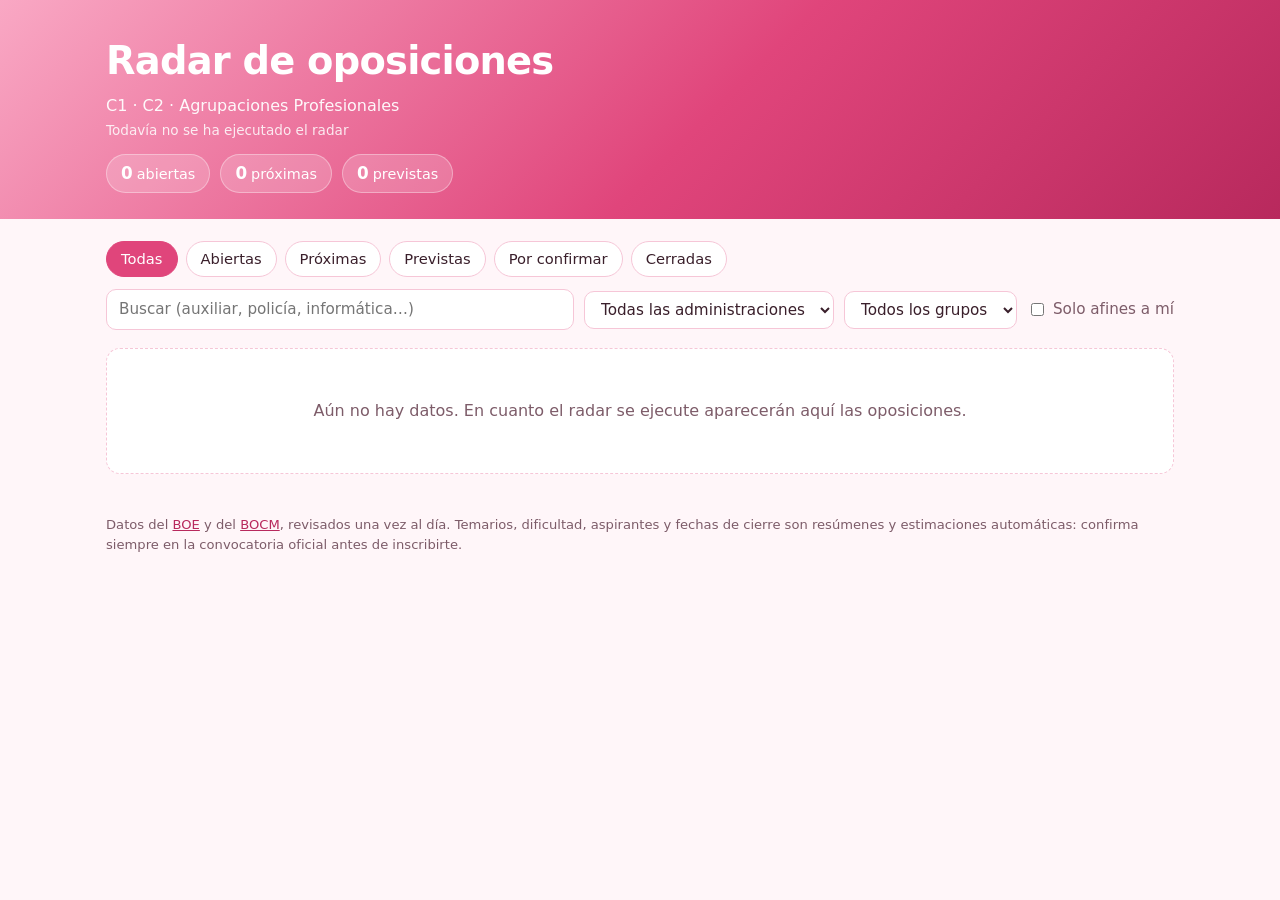
==== docs/index.html @ 142c38be "Radar de oposiciones: BOE + BOCM, web y avisos por Telegram Co-Authored-By: Claude Opus 5.5 <noreply" ====
<!doctype html>
<html lang="es">
<head>
  <meta charset="utf-8">
  <meta name="viewport" content="width=device-width, initial-scale=1">
  <title>Radar de oposiciones</title>
  <meta name="robots" content="noindex">
  <link rel="icon" href="data:image/svg+xml,<svg xmlns='http://www.w3.org/2000/svg' viewBox='0 0 100 100'><circle cx='50' cy='50' r='44' fill='%23e0457b'/><circle cx='50' cy='50' r='26' fill='none' stroke='white' stroke-width='7'/><circle cx='50' cy='50' r='8' fill='white'/></svg>">
  <link rel="stylesheet" href="styles.css">
</head>
<body>
  <header class="cabecera">
    <div class="envoltorio">
      <h1>Radar de oposiciones</h1>
      <p class="subtitulo" id="subtitulo">C1 · C2 · Agrupaciones Profesionales</p>
      <p class="actualizado" id="actualizado"></p>
      <div class="contadores" id="contadores"></div>
    </div>
  </header>

  <main class="envoltorio">
    <section class="filtros" aria-label="Filtros">
      <div class="chips" id="chipsEstado" role="tablist"></div>
      <div class="fila-filtros">
        <input type="search" id="buscar" placeholder="Buscar (auxiliar, policía, informática…)" aria-label="Buscar">
        <select id="filtroAmbito" aria-label="Administración"><option value="">Todas las administraciones</option></select>
        <select id="filtroSubgrupo" aria-label="Subgrupo">
          <option value="">Todos los grupos</option>
          <option value="C1">C1</option><option value="C2">C2</option>
          <option value="AP">AP</option><option value="LABORAL">Laboral</option>
        </select>
        <label class="check"><input type="checkbox" id="soloAfines"> Solo afines a mí</label>
      </div>
    </section>

    <section id="lista" class="lista" aria-live="polite"></section>
  </main>

  <footer class="pie envoltorio">
    <p>Datos del <a href="https://www.boe.es/datosabiertos/" rel="noopener">BOE</a> y del
      <a href="https://www.bocm.es/" rel="noopener">BOCM</a>, revisados una vez al día.
      Temarios, dificultad, aspirantes y fechas de cierre son resúmenes y estimaciones
      automáticas: confirma siempre en la convocatoria oficial antes de inscribirte.</p>
  </footer>

  <script src="data.js"></script>
  <script src="app.js"></script>
</body>
</html>
---- docs/styles.css ----
:root {
  --fondo: #fff6f9;
  --tarjeta: #ffffff;
  --rosa: #e0457b;
  --rosa-oscuro: #b8295d;
  --rosa-suave: #fde3ec;
  --rosa-borde: #f6c6d7;
  --lila: #8e5bd1;
  --lila-suave: #efe6fb;
  --texto: #3a1f2b;
  --texto-suave: #7d5c69;
  --gris: #9a8a90;
  --gris-suave: #f1ecee;
  --aviso: #a65f00;
  --aviso-suave: #fff1dc;
  --radio: 14px;
  --sombra: 0 1px 2px rgba(122, 32, 70, .06), 0 6px 18px rgba(122, 32, 70, .07);
}

@media (prefers-color-scheme: dark) {
  :root {
    --fondo: #1d1218;
    --tarjeta: #2a1922;
    --rosa: #ff6d9e;
    --rosa-oscuro: #ff8fb4;
    --rosa-suave: #45202f;
    --rosa-borde: #5a2a3e;
    --lila: #c3a0f5;
    --lila-suave: #36264a;
    --texto: #f8e8ef;
    --texto-suave: #c9a9b7;
    --gris: #9d8a92;
    --gris-suave: #33242b;
    --aviso: #ffc46b;
    --aviso-suave: #3d2a12;
    --sombra: 0 1px 2px rgba(0, 0, 0, .3), 0 6px 18px rgba(0, 0, 0, .25);
  }
}

* { box-sizing: border-box; }

body {
  margin: 0;
  background: var(--fondo);
  color: var(--texto);
  font: 16px/1.5 system-ui, -apple-system, "Segoe UI", Roboto, sans-serif;
}

a { color: var(--rosa-oscuro); }

.envoltorio { max-width: 1100px; margin: 0 auto; padding: 0 16px; }

/* ---------- cabecera ---------- */
.cabecera {
  background: linear-gradient(135deg, #f9a8c4 0%, #e0457b 55%, #b8295d 100%);
  color: #fff;
  padding: 32px 0 26px;
  margin-bottom: 22px;
}
.cabecera h1 { margin: 0; font-size: clamp(1.7rem, 4vw, 2.4rem); letter-spacing: -.02em; }
.subtitulo { margin: 4px 0 0; opacity: .95; }
.actualizado { margin: 2px 0 14px; font-size: .85rem; opacity: .85; }
.contadores { display: flex; flex-wrap: wrap; gap: 10px; }
.contador {
  background: rgba(255, 255, 255, .18);
  border: 1px solid rgba(255, 255, 255, .35);
  border-radius: 999px;
  padding: 6px 14px;
  font-size: .9rem;
}
.contador b { font-size: 1.05rem; margin-right: 4px; }

/* ---------- filtros ---------- */
.filtros { margin-bottom: 18px; }
.chips { display: flex; flex-wrap: wrap; gap: 8px; margin-bottom: 12px; }
.chip {
  border: 1px solid var(--rosa-borde);
  background: var(--tarjeta);
  color: var(--texto);
  border-radius: 999px;
  padding: 6px 14px;
  font: inherit;
  font-size: .92rem;
  cursor: pointer;
}
.chip[aria-selected="true"] { background: var(--rosa); border-color: var(--rosa); color: #fff; }
.fila-filtros { display: flex; flex-wrap: wrap; gap: 10px; align-items: center; }
.fila-filtros input[type="search"], .fila-filtros select {
  font: inherit;
  font-size: .95rem;
  padding: 8px 12px;
  border-radius: 10px;
  border: 1px solid var(--rosa-borde);
  background: var(--tarjeta);
  color: var(--texto);
}
.fila-filtros input[type="search"] { flex: 1 1 240px; min-width: 0; }
.check { display: inline-flex; gap: 6px; align-items: center; font-size: .95rem; color: var(--texto-suave); }

/* ---------- tarjetas ---------- */
.lista { display: grid; gap: 16px; grid-template-columns: repeat(auto-fill, minmax(min(100%, 330px), 1fr)); }

.tarjeta {
  background: var(--tarjeta);
  border: 1px solid var(--rosa-borde);
  border-radius: var(--radio);
  box-shadow: var(--sombra);
  padding: 16px 18px;
  display: flex;
  flex-direction: column;
  gap: 10px;
}
.tarjeta.cerrada { opacity: .72; }
.tarjeta.abierta { border-left: 5px solid var(--rosa); }

.etiquetas { display: flex; flex-wrap: wrap; gap: 6px; }
.etiqueta {
  font-size: .75rem;
  font-weight: 600;
  padding: 2px 9px;
  border-radius: 999px;
  background: var(--gris-suave);
  color: var(--texto-suave);
  white-space: nowrap;
}
.etiqueta.estado-abierta { background: var(--rosa); color: #fff; }
.etiqueta.estado-proxima { background: var(--lila-suave); color: var(--lila); }
.etiqueta.estado-prevista { background: var(--rosa-suave); color: var(--rosa-oscuro); }
.etiqueta.estado-cerrada { background: var(--gris-suave); color: var(--gris); }
.etiqueta.estado-consultar { background: var(--aviso-suave); color: var(--aviso); }
.etiqueta.nuevo { background: #fff; color: var(--rosa); border: 1px solid var(--rosa); }
.etiqueta.afin { background: var(--lila); color: #fff; }
.etiqueta.subgrupo { background: var(--rosa-suave); color: var(--rosa-oscuro); }

.tarjeta h2 { margin: 0; font-size: 1.12rem; line-height: 1.3; }
.organismo { margin: -4px 0 0; color: var(--texto-suave); font-size: .9rem; }

.plazo {
  background: var(--rosa-suave);
  border-radius: 10px;
  padding: 8px 12px;
  font-size: .93rem;
}
.plazo.cerrada { background: var(--gris-suave); color: var(--texto-suave); }
.plazo.proxima, .plazo.prevista { background: var(--lila-suave); }

.datos { display: grid; grid-template-columns: auto 1fr; gap: 2px 10px; margin: 0; font-size: .9rem; }
.datos dt { color: var(--texto-suave); }
.datos dd { margin: 0; }

.estrellas { color: var(--rosa); letter-spacing: 1px; }

.aviso-req {
  background: var(--aviso-suave);
  color: var(--aviso);
  border-radius: 10px;
  padding: 6px 10px;
  font-size: .85rem;
}

details { border-top: 1px dashed var(--rosa-borde); padding-top: 8px; }
summary { cursor: pointer; font-weight: 600; font-size: .93rem; color: var(--rosa-oscuro); }
details ul { margin: 8px 0 0; padding-left: 18px; font-size: .9rem; }
details li { margin-bottom: 6px; }
details p { font-size: .9rem; margin: 8px 0 0; }
.nota { color: var(--texto-suave); font-size: .8rem; }

.botones { display: flex; flex-wrap: wrap; gap: 8px; margin-top: auto; padding-top: 4px; }
.boton {
  display: inline-block;
  text-decoration: none;
  font-weight: 600;
  font-size: .9rem;
  padding: 8px 14px;
  border-radius: 10px;
  border: 1px solid var(--rosa);
  color: var(--rosa-oscuro);
  background: transparent;
}
.boton.principal { background: var(--rosa); color: #fff; }
.boton.principal:hover { background: var(--rosa-oscuro); border-color: var(--rosa-oscuro); }

.vacio {
  grid-column: 1 / -1;
  text-align: center;
  color: var(--texto-suave);
  padding: 50px 10px;
  background: var(--tarjeta);
  border: 1px dashed var(--rosa-borde);
  border-radius: var(--radio);
}

.pie { color: var(--texto-suave); font-size: .82rem; padding-top: 28px; padding-bottom: 36px; }

@media (max-width: 520px) {
  .cabecera { padding: 22px 0 18px; }
  .tarjeta { padding: 14px; }
}
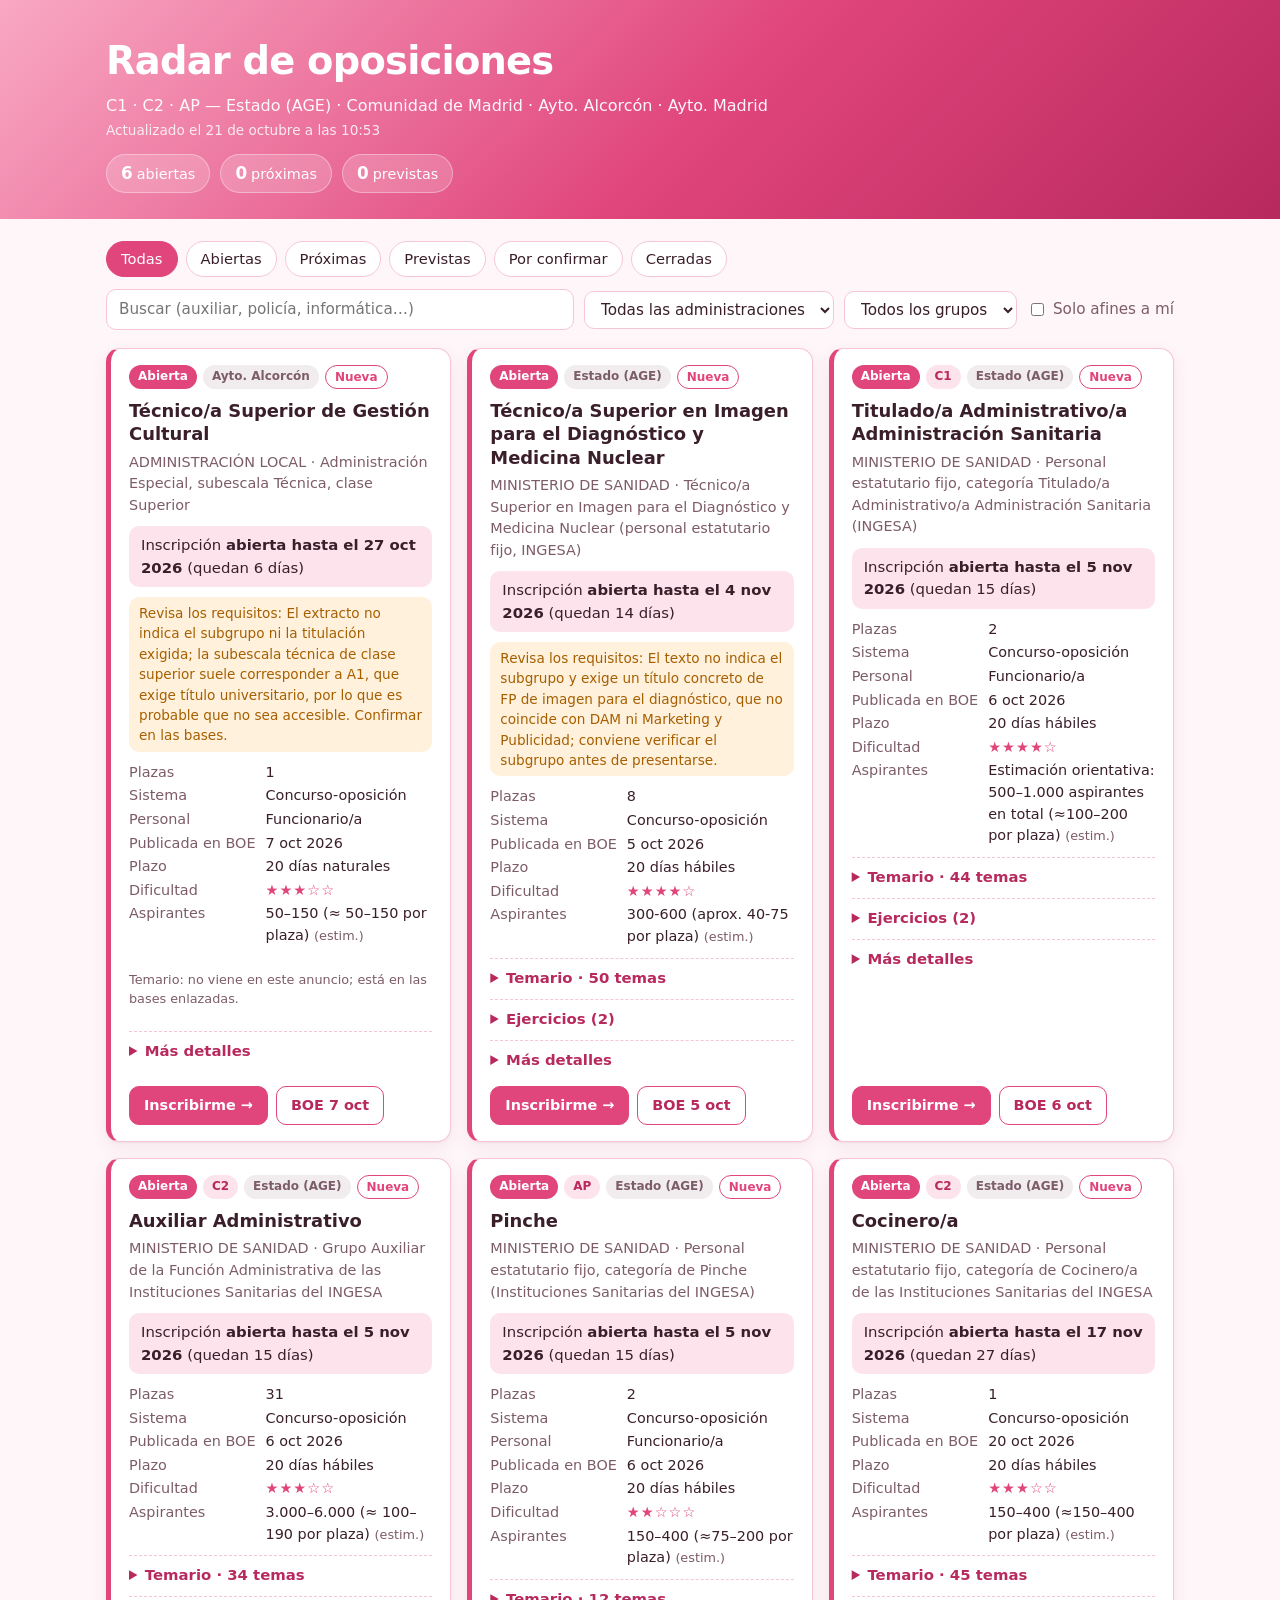
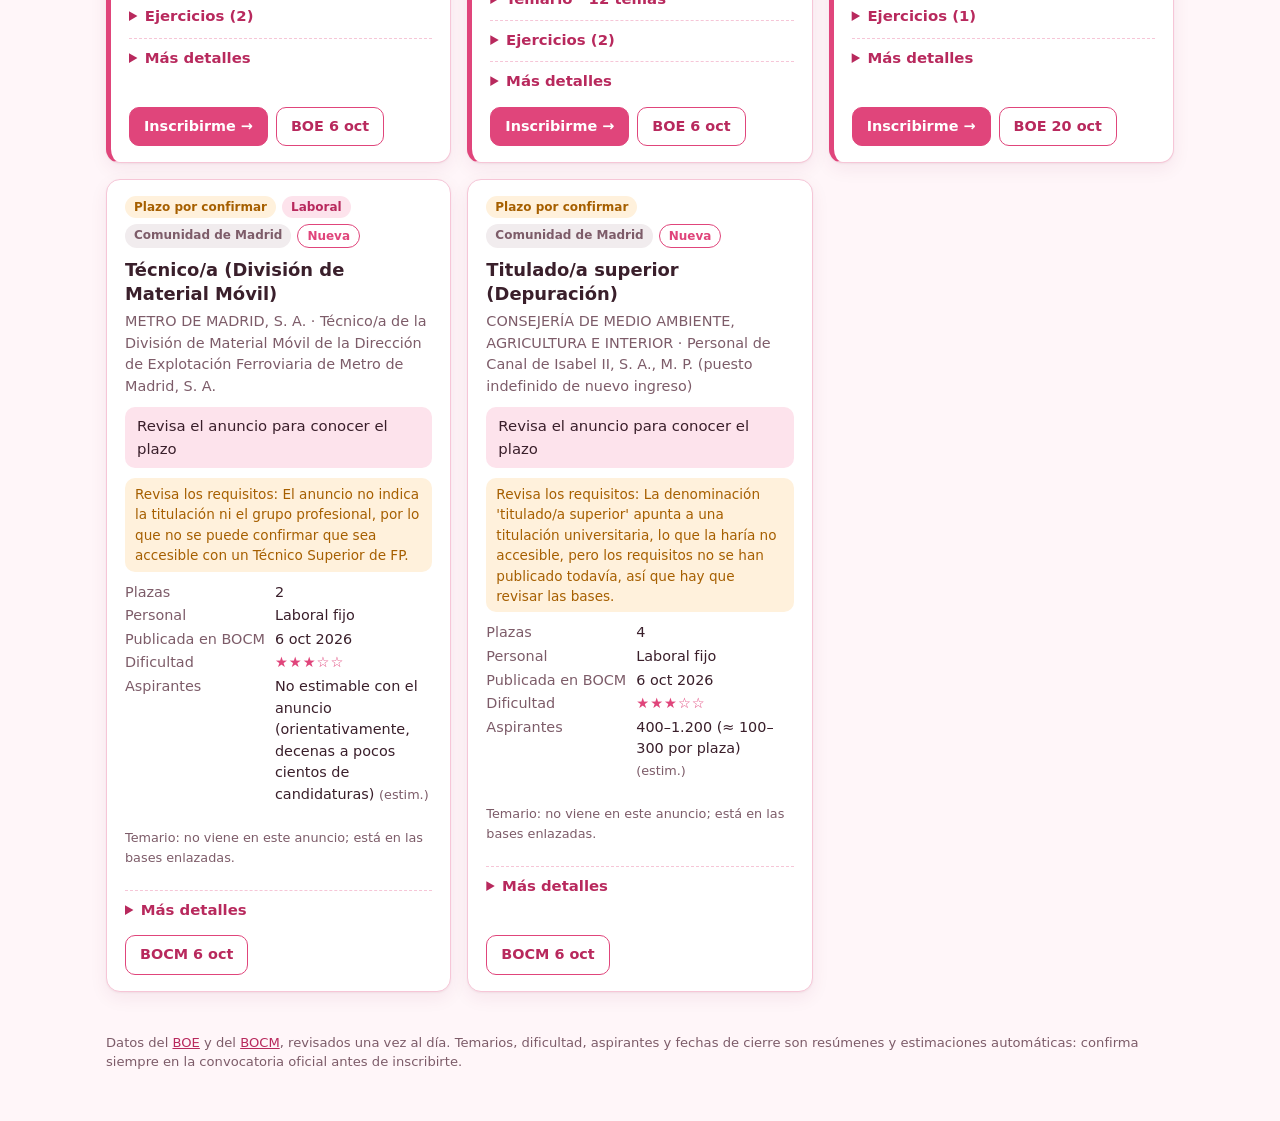
==== commit ab2fd00a: "La web carga siempre los datos más recientes Co-Authored-By: Claude Opus 5.5 <noreply@anthropic.com>" ====
--- a/docs/index.html
+++ b/docs/index.html
@@ -43,7 +43,19 @@
       automáticas: confirma siempre en la convocatoria oficial antes de inscribirte.</p>
   </footer>
 
-  <script src="data.js"></script>
-  <script src="app.js"></script>
+  <script>
+    // Carga siempre la versión más reciente de los datos (evita que el navegador muestre una copia vieja)
+    (function () {
+      var v = Date.now();
+      var d = document.createElement("script");
+      d.src = "data.js?v=" + v;
+      d.onload = d.onerror = function () {
+        var a = document.createElement("script");
+        a.src = "app.js?v=" + v;
+        document.body.appendChild(a);
+      };
+      document.body.appendChild(d);
+    })();
+  </script>
 </body>
 </html>
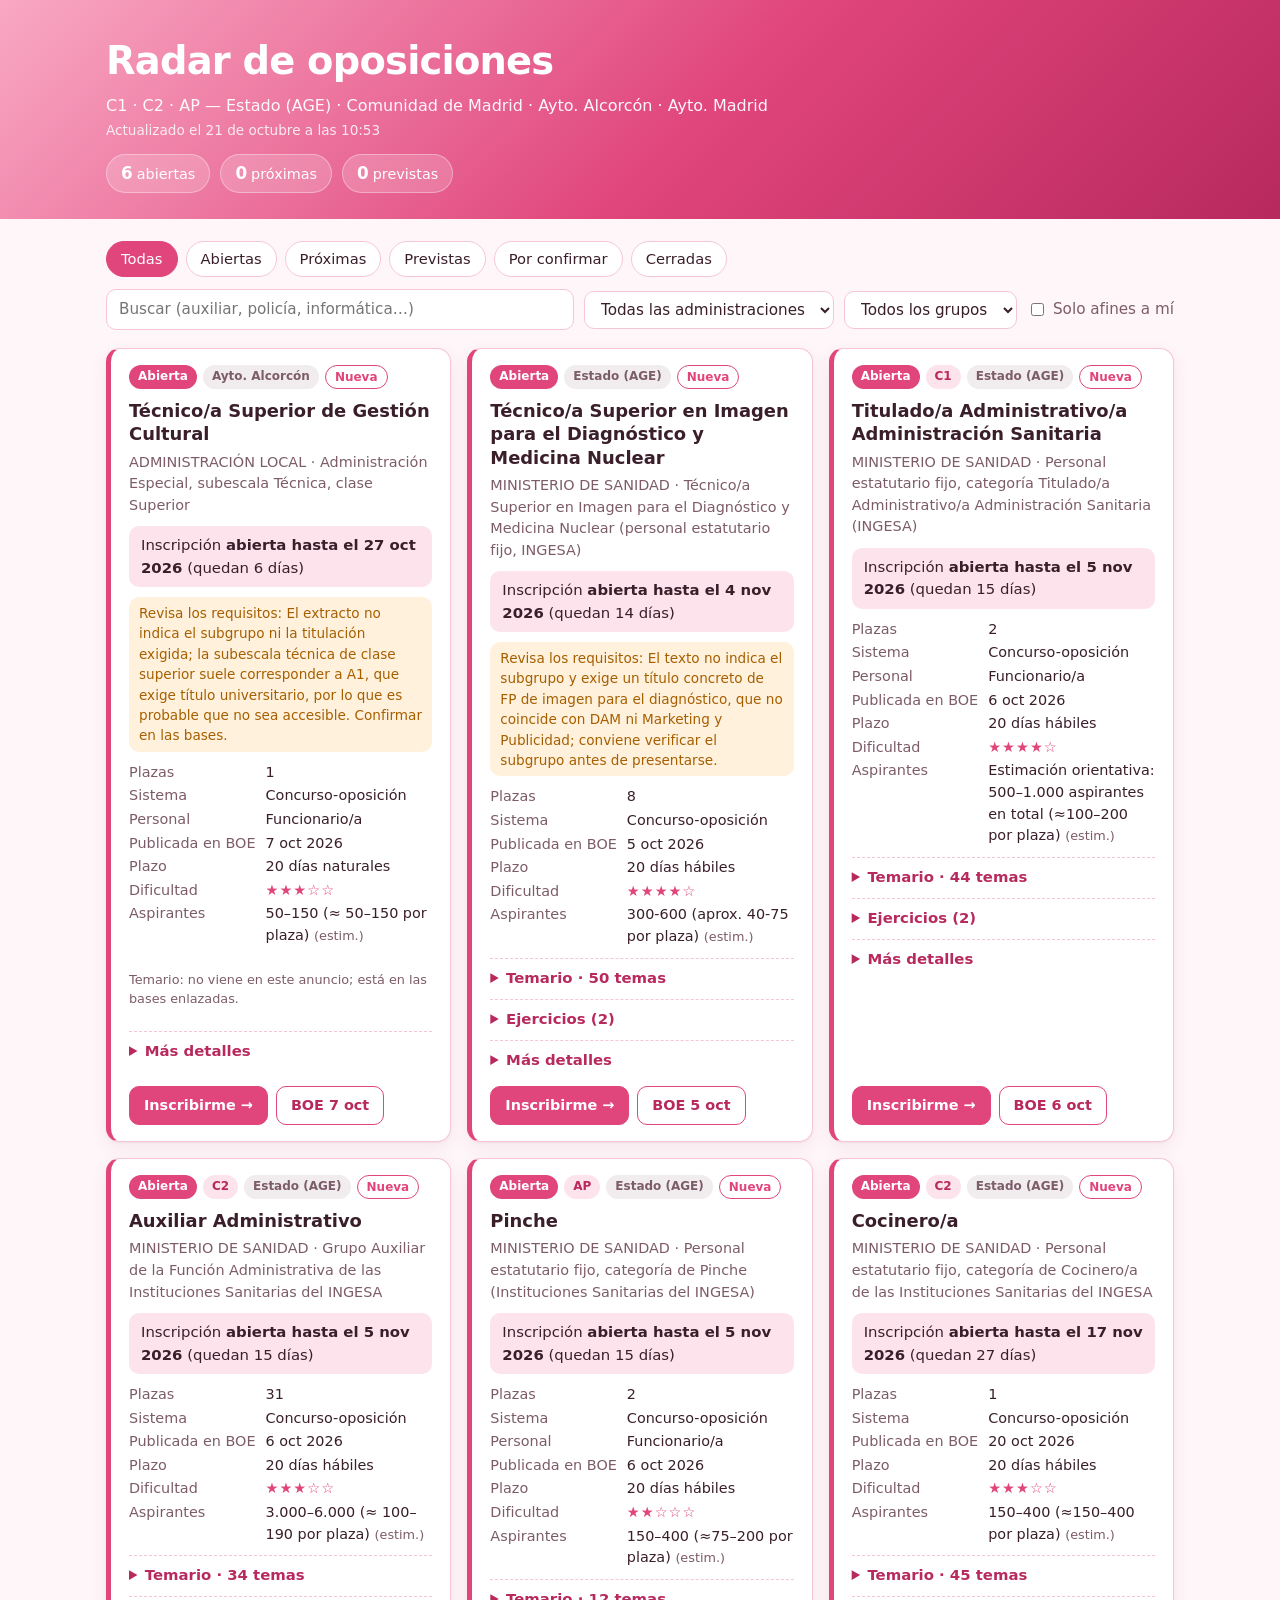
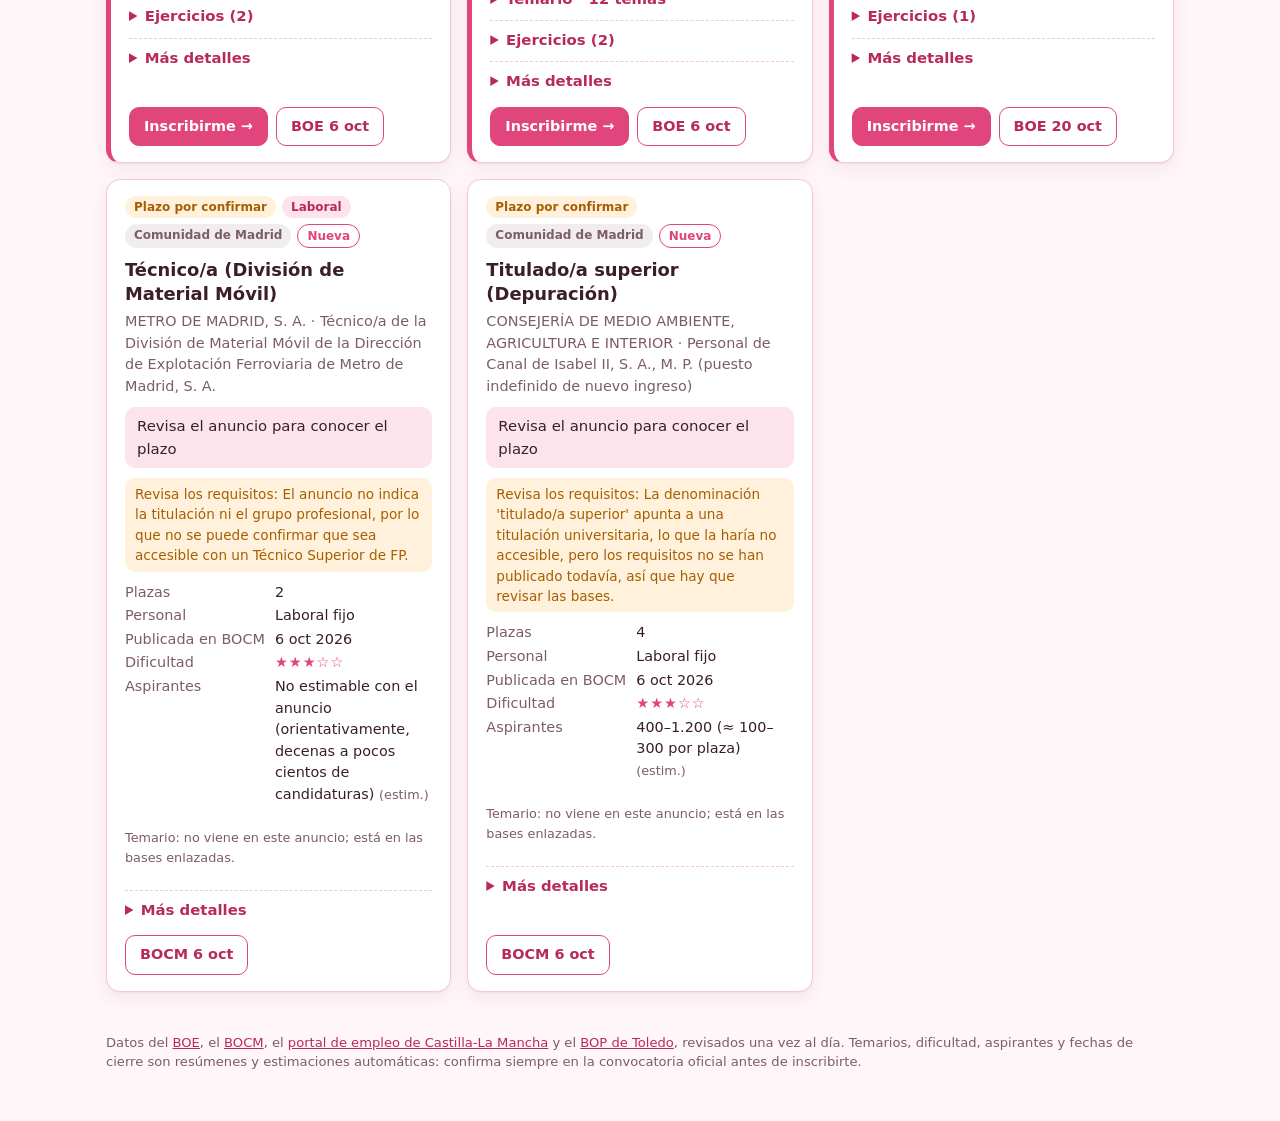
==== commit 751c512a: "Ampliar radar: Aranjuez, Ciempozuelos, Valdemoro, Pinto, Seseña, Illescas y Junta de Castilla-La Man" ====
--- a/docs/index.html
+++ b/docs/index.html
@@ -37,8 +37,10 @@
   </main>
 
   <footer class="pie envoltorio">
-    <p>Datos del <a href="https://www.boe.es/datosabiertos/" rel="noopener">BOE</a> y del
-      <a href="https://www.bocm.es/" rel="noopener">BOCM</a>, revisados una vez al día.
+    <p>Datos del <a href="https://www.boe.es/datosabiertos/" rel="noopener">BOE</a>, el
+      <a href="https://www.bocm.es/" rel="noopener">BOCM</a>, el
+      <a href="https://empleopublico.castillalamancha.es/" rel="noopener">portal de empleo de Castilla-La Mancha</a>
+      y el <a href="https://bop.diputoledo.es/" rel="noopener">BOP de Toledo</a>, revisados una vez al día.
       Temarios, dificultad, aspirantes y fechas de cierre son resúmenes y estimaciones
       automáticas: confirma siempre en la convocatoria oficial antes de inscribirte.</p>
   </footer>
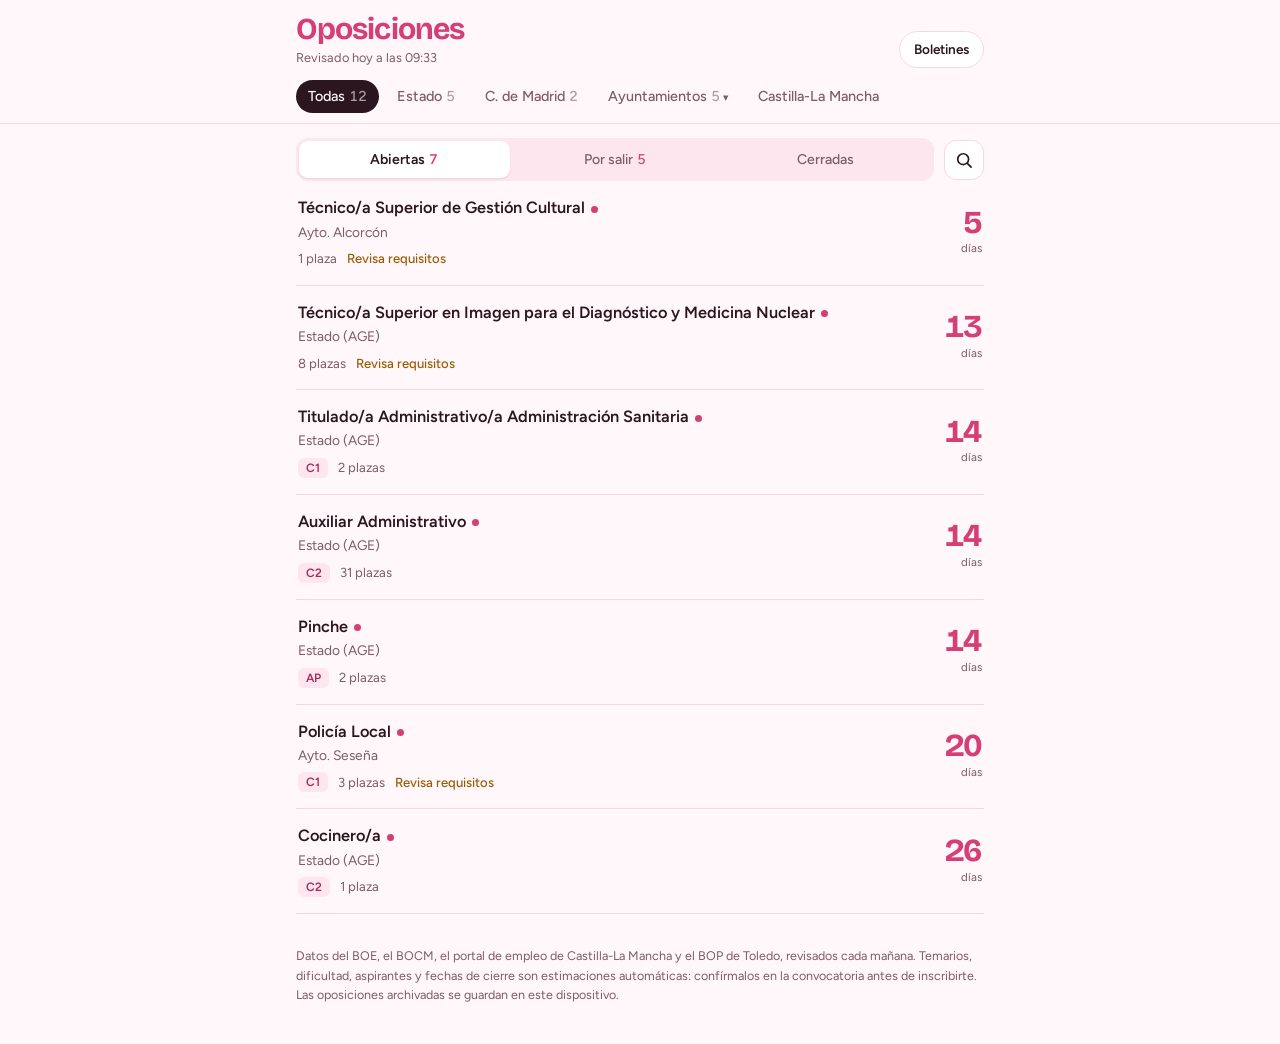
==== commit 22af88ac: "Nueva interfaz: lista compacta para móvil, accesos por administración, ayuntamientos, boletines ofic" ====
--- a/docs/index.html
+++ b/docs/index.html
@@ -2,51 +2,74 @@
 <html lang="es">
 <head>
   <meta charset="utf-8">
-  <meta name="viewport" content="width=device-width, initial-scale=1">
+  <meta name="viewport" content="width=device-width, initial-scale=1, viewport-fit=cover">
   <title>Radar de oposiciones</title>
   <meta name="robots" content="noindex">
-  <link rel="icon" href="data:image/svg+xml,<svg xmlns='http://www.w3.org/2000/svg' viewBox='0 0 100 100'><circle cx='50' cy='50' r='44' fill='%23e0457b'/><circle cx='50' cy='50' r='26' fill='none' stroke='white' stroke-width='7'/><circle cx='50' cy='50' r='8' fill='white'/></svg>">
-  <link rel="stylesheet" href="styles.css">
+  <meta name="theme-color" content="#fff7fa" media="(prefers-color-scheme: light)">
+  <meta name="theme-color" content="#1c1117" media="(prefers-color-scheme: dark)">
+  <link rel="icon" href="data:image/svg+xml,<svg xmlns='http://www.w3.org/2000/svg' viewBox='0 0 100 100'><circle cx='50' cy='50' r='44' fill='%23d63f75'/><circle cx='50' cy='50' r='26' fill='none' stroke='white' stroke-width='7'/><circle cx='50' cy='50' r='8' fill='white'/></svg>">
+  <link rel="apple-touch-icon" href="icono.png">
+  <link rel="preconnect" href="https://fonts.googleapis.com">
+  <link rel="preconnect" href="https://fonts.gstatic.com" crossorigin>
+  <link href="https://fonts.googleapis.com/css2?family=Bricolage+Grotesque:opsz,wght@12..96,500;12..96,700&family=Figtree:wght@400;500;600&display=swap" rel="stylesheet">
+  <link rel="stylesheet" href="styles.css?v=2">
 </head>
 <body>
   <header class="cabecera">
-    <div class="envoltorio">
-      <h1>Radar de oposiciones</h1>
-      <p class="subtitulo" id="subtitulo">C1 · C2 · Agrupaciones Profesionales</p>
-      <p class="actualizado" id="actualizado"></p>
-      <div class="contadores" id="contadores"></div>
+    <div class="cabecera-fila">
+      <div>
+        <h1>Oposiciones</h1>
+        <p class="actualizado" id="actualizado"></p>
+      </div>
+      <button class="boton-boletines" id="abrirBoletines" aria-haspopup="dialog">Boletines</button>
     </div>
+    <nav class="administraciones" id="administraciones" aria-label="Administración"></nav>
   </header>
 
-  <main class="envoltorio">
-    <section class="filtros" aria-label="Filtros">
-      <div class="chips" id="chipsEstado" role="tablist"></div>
-      <div class="fila-filtros">
-        <input type="search" id="buscar" placeholder="Buscar (auxiliar, policía, informática…)" aria-label="Buscar">
-        <select id="filtroAmbito" aria-label="Administración"><option value="">Todas las administraciones</option></select>
-        <select id="filtroSubgrupo" aria-label="Subgrupo">
-          <option value="">Todos los grupos</option>
-          <option value="C1">C1</option><option value="C2">C2</option>
-          <option value="AP">AP</option><option value="LABORAL">Laboral</option>
-        </select>
-        <label class="check"><input type="checkbox" id="soloAfines"> Solo afines a mí</label>
-      </div>
-    </section>
+  <main class="contenido">
+    <div class="barra-estado">
+      <div class="segmentos" id="segmentos" role="tablist" aria-label="Estado del plazo"></div>
+      <button class="icono" id="abrirBuscar" aria-label="Buscar" aria-expanded="false">
+        <svg viewBox="0 0 24 24" width="20" height="20" aria-hidden="true"><circle cx="11" cy="11" r="6.5" fill="none" stroke="currentColor" stroke-width="2"/><path d="m16 16 4.5 4.5" stroke="currentColor" stroke-width="2" stroke-linecap="round"/></svg>
+      </button>
+    </div>
+    <div class="buscador" id="buscador" hidden>
+      <input type="search" id="buscar" placeholder="Auxiliar, policía, informática…" aria-label="Buscar oposiciones">
+      <label class="interruptor"><input type="checkbox" id="soloAfines"> Solo afines a mí</label>
+    </div>
 
-    <section id="lista" class="lista" aria-live="polite"></section>
+    <p class="resumen-filtro" id="resumenFiltro" aria-live="polite"></p>
+    <ul class="lista" id="lista"></ul>
+
+    <footer class="pie">
+      Datos del BOE, el BOCM, el portal de empleo de Castilla-La Mancha y el BOP de Toledo, revisados
+      cada mañana. Temarios, dificultad, aspirantes y fechas de cierre son estimaciones automáticas:
+      confírmalos en la convocatoria antes de inscribirte. Las oposiciones archivadas se guardan en
+      este dispositivo.
+    </footer>
   </main>
 
-  <footer class="pie envoltorio">
-    <p>Datos del <a href="https://www.boe.es/datosabiertos/" rel="noopener">BOE</a>, el
-      <a href="https://www.bocm.es/" rel="noopener">BOCM</a>, el
-      <a href="https://empleopublico.castillalamancha.es/" rel="noopener">portal de empleo de Castilla-La Mancha</a>
-      y el <a href="https://bop.diputoledo.es/" rel="noopener">BOP de Toledo</a>, revisados una vez al día.
-      Temarios, dificultad, aspirantes y fechas de cierre son resúmenes y estimaciones
-      automáticas: confirma siempre en la convocatoria oficial antes de inscribirte.</p>
-  </footer>
+  <dialog class="hoja" id="hojaBoletines" aria-labelledby="tituloBoletines">
+    <div class="hoja-cabecera">
+      <h2 id="tituloBoletines">Boletines y portales oficiales</h2>
+      <button class="cerrar" data-cerrar aria-label="Cerrar">×</button>
+    </div>
+    <p class="hoja-intro">Para mirarlos tú directamente. El DOCM y el BOP de Toledo no dejan que el radar los lea, así que conviene echarles un vistazo de vez en cuando.</p>
+    <ul class="enlaces" id="enlacesBoletines"></ul>
+  </dialog>
+
+  <dialog class="hoja" id="hojaAytos" aria-labelledby="tituloAytos">
+    <div class="hoja-cabecera">
+      <h2 id="tituloAytos">Ayuntamientos que vigilo</h2>
+      <button class="cerrar" data-cerrar aria-label="Cerrar">×</button>
+    </div>
+    <ul class="aytos" id="listaAytos"></ul>
+    <p class="hoja-nota">¿Quieres añadir otro? Pídeselo a Claude o añádelo en <code>config.yaml</code>.</p>
+  </dialog>
+
+  <div class="aviso-flotante" id="avisoFlotante" role="status" hidden></div>
 
   <script>
-    // Carga siempre la versión más reciente de los datos (evita que el navegador muestre una copia vieja)
     (function () {
       var v = Date.now();
       var d = document.createElement("script");
--- a/docs/styles.css
+++ b/docs/styles.css
@@ -1,198 +1,312 @@
 :root {
-  --fondo: #fff6f9;
-  --tarjeta: #ffffff;
-  --rosa: #e0457b;
-  --rosa-oscuro: #b8295d;
-  --rosa-suave: #fde3ec;
-  --rosa-borde: #f6c6d7;
-  --lila: #8e5bd1;
-  --lila-suave: #efe6fb;
-  --texto: #3a1f2b;
-  --texto-suave: #7d5c69;
-  --gris: #9a8a90;
-  --gris-suave: #f1ecee;
-  --aviso: #a65f00;
-  --aviso-suave: #fff1dc;
-  --radio: 14px;
-  --sombra: 0 1px 2px rgba(122, 32, 70, .06), 0 6px 18px rgba(122, 32, 70, .07);
+  --fondo: #fff7fa;
+  --superficie: #ffffff;
+  --tinta: #2b1620;
+  --tinta-suave: #7d5b69;
+  --linea: #f2d9e3;
+  --rosa: #d63f75;
+  --rosa-hondo: #a8285a;
+  --rosa-claro: #fde6ee;
+  --lila: #7a58c6;
+  --lila-claro: #efe8fb;
+  --ambar: #9a5a00;
+  --ambar-claro: #fff1dc;
+  --gris: #a8949c;
+  --display: "Bricolage Grotesque", "Figtree", system-ui, sans-serif;
+  --texto: "Figtree", system-ui, -apple-system, "Segoe UI", sans-serif;
+  color-scheme: light;
 }
 
 @media (prefers-color-scheme: dark) {
   :root {
-    --fondo: #1d1218;
-    --tarjeta: #2a1922;
-    --rosa: #ff6d9e;
-    --rosa-oscuro: #ff8fb4;
-    --rosa-suave: #45202f;
-    --rosa-borde: #5a2a3e;
-    --lila: #c3a0f5;
-    --lila-suave: #36264a;
-    --texto: #f8e8ef;
-    --texto-suave: #c9a9b7;
-    --gris: #9d8a92;
-    --gris-suave: #33242b;
-    --aviso: #ffc46b;
-    --aviso-suave: #3d2a12;
-    --sombra: 0 1px 2px rgba(0, 0, 0, .3), 0 6px 18px rgba(0, 0, 0, .25);
+    --fondo: #1c1117;
+    --superficie: #26171f;
+    --tinta: #f9e9f0;
+    --tinta-suave: #c4a3b1;
+    --linea: #3d2531;
+    --rosa: #ff6f9f;
+    --rosa-hondo: #ff93b8;
+    --rosa-claro: #3f1d2c;
+    --lila: #b99bf2;
+    --lila-claro: #2f2342;
+    --ambar: #ffc66e;
+    --ambar-claro: #3a2912;
+    --gris: #8b7880;
+    color-scheme: dark;
   }
 }
 
 * { box-sizing: border-box; }
+html { -webkit-text-size-adjust: 100%; }
 
 body {
   margin: 0;
   background: var(--fondo);
-  color: var(--texto);
-  font: 16px/1.5 system-ui, -apple-system, "Segoe UI", Roboto, sans-serif;
-}
-
-a { color: var(--rosa-oscuro); }
-
-.envoltorio { max-width: 1100px; margin: 0 auto; padding: 0 16px; }
+  color: var(--tinta);
+  font: 400 16px/1.5 var(--texto);
+}
+
+a { color: var(--rosa-hondo); }
+button { font: inherit; color: inherit; }
+:focus-visible { outline: 2px solid var(--rosa); outline-offset: 2px; border-radius: 6px; }
 
 /* ---------- cabecera ---------- */
 .cabecera {
-  background: linear-gradient(135deg, #f9a8c4 0%, #e0457b 55%, #b8295d 100%);
-  color: #fff;
-  padding: 32px 0 26px;
-  margin-bottom: 22px;
-}
-.cabecera h1 { margin: 0; font-size: clamp(1.7rem, 4vw, 2.4rem); letter-spacing: -.02em; }
-.subtitulo { margin: 4px 0 0; opacity: .95; }
-.actualizado { margin: 2px 0 14px; font-size: .85rem; opacity: .85; }
-.contadores { display: flex; flex-wrap: wrap; gap: 10px; }
-.contador {
-  background: rgba(255, 255, 255, .18);
-  border: 1px solid rgba(255, 255, 255, .35);
+  position: sticky;
+  top: 0;
+  z-index: 5;
+  background: color-mix(in srgb, var(--fondo) 92%, transparent);
+  backdrop-filter: blur(10px);
+  -webkit-backdrop-filter: blur(10px);
+  border-bottom: 1px solid var(--linea);
+  padding: calc(14px + env(safe-area-inset-top)) 0 0;
+}
+.cabecera-fila, .contenido { max-width: 720px; margin: 0 auto; padding: 0 16px; }
+.cabecera-fila { display: flex; align-items: flex-end; justify-content: space-between; gap: 12px; }
+
+h1 {
+  margin: 0;
+  font: 700 1.9rem/1 var(--display);
+  letter-spacing: -0.03em;
+  color: var(--rosa);
+}
+.actualizado { margin: 4px 0 0; font-size: .8rem; color: var(--tinta-suave); }
+
+.boton-boletines {
+  border: 1px solid var(--linea);
+  background: var(--superficie);
   border-radius: 999px;
-  padding: 6px 14px;
+  padding: 7px 14px;
+  font-size: .85rem;
+  font-weight: 600;
+  cursor: pointer;
+}
+
+/* pestañas de administración: deslizables en el móvil */
+.administraciones {
+  display: flex;
+  gap: 6px;
+  overflow-x: auto;
+  scrollbar-width: none;
+  max-width: 720px;
+  margin: 12px auto 0;
+  padding: 0 16px 10px;
+  scroll-padding: 16px;
+}
+.administraciones::-webkit-scrollbar { display: none; }
+.pestana {
+  flex: 0 0 auto;
+  border: 0;
+  background: transparent;
+  color: var(--tinta-suave);
+  padding: 6px 12px;
+  border-radius: 999px;
   font-size: .9rem;
-}
-.contador b { font-size: 1.05rem; margin-right: 4px; }
-
-/* ---------- filtros ---------- */
-.filtros { margin-bottom: 18px; }
-.chips { display: flex; flex-wrap: wrap; gap: 8px; margin-bottom: 12px; }
-.chip {
-  border: 1px solid var(--rosa-borde);
-  background: var(--tarjeta);
-  color: var(--texto);
-  border-radius: 999px;
-  padding: 6px 14px;
+  font-weight: 500;
+  cursor: pointer;
+  white-space: nowrap;
+}
+.pestana[aria-pressed="true"] { background: var(--tinta); color: var(--fondo); }
+.pestana .n { font-variant-numeric: tabular-nums; opacity: .6; margin-left: 4px; }
+.pestana .flecha { margin-left: 3px; font-size: .75em; }
+
+/* ---------- estado ---------- */
+.contenido { padding-top: 14px; padding-bottom: calc(40px + env(safe-area-inset-bottom)); }
+.barra-estado { display: flex; gap: 10px; align-items: center; }
+.segmentos {
+  flex: 1;
+  display: grid;
+  grid-auto-flow: column;
+  grid-auto-columns: 1fr;
+  background: var(--rosa-claro);
+  border-radius: 12px;
+  padding: 3px;
+}
+.segmento {
+  border: 0;
+  background: transparent;
+  border-radius: 9px;
+  padding: 8px 4px;
+  font-size: .88rem;
+  font-weight: 500;
+  color: var(--tinta-suave);
+  cursor: pointer;
+}
+.segmento[aria-selected="true"] {
+  background: var(--superficie);
+  color: var(--tinta);
+  font-weight: 600;
+  box-shadow: 0 1px 2px rgba(120, 30, 70, .12);
+}
+.segmento .n { font-variant-numeric: tabular-nums; color: var(--rosa); margin-left: 4px; }
+
+.icono {
+  flex: 0 0 auto;
+  width: 40px;
+  height: 40px;
+  border-radius: 12px;
+  border: 1px solid var(--linea);
+  background: var(--superficie);
+  display: grid;
+  place-items: center;
+  cursor: pointer;
+}
+.icono[aria-expanded="true"] { border-color: var(--rosa); color: var(--rosa); }
+
+.buscador { display: flex; flex-wrap: wrap; gap: 10px; align-items: center; margin-top: 10px; }
+.buscador[hidden] { display: none; }
+.buscador input[type="search"] {
+  flex: 1 1 220px;
+  min-width: 0;
   font: inherit;
-  font-size: .92rem;
-  cursor: pointer;
-}
-.chip[aria-selected="true"] { background: var(--rosa); border-color: var(--rosa); color: #fff; }
-.fila-filtros { display: flex; flex-wrap: wrap; gap: 10px; align-items: center; }
-.fila-filtros input[type="search"], .fila-filtros select {
-  font: inherit;
-  font-size: .95rem;
-  padding: 8px 12px;
-  border-radius: 10px;
-  border: 1px solid var(--rosa-borde);
-  background: var(--tarjeta);
-  color: var(--texto);
-}
-.fila-filtros input[type="search"] { flex: 1 1 240px; min-width: 0; }
-.check { display: inline-flex; gap: 6px; align-items: center; font-size: .95rem; color: var(--texto-suave); }
-
-/* ---------- tarjetas ---------- */
-.lista { display: grid; gap: 16px; grid-template-columns: repeat(auto-fill, minmax(min(100%, 330px), 1fr)); }
-
-.tarjeta {
-  background: var(--tarjeta);
-  border: 1px solid var(--rosa-borde);
-  border-radius: var(--radio);
-  box-shadow: var(--sombra);
-  padding: 16px 18px;
-  display: flex;
-  flex-direction: column;
-  gap: 10px;
-}
-.tarjeta.cerrada { opacity: .72; }
-.tarjeta.abierta { border-left: 5px solid var(--rosa); }
-
-.etiquetas { display: flex; flex-wrap: wrap; gap: 6px; }
-.etiqueta {
-  font-size: .75rem;
-  font-weight: 600;
-  padding: 2px 9px;
-  border-radius: 999px;
-  background: var(--gris-suave);
-  color: var(--texto-suave);
-  white-space: nowrap;
-}
-.etiqueta.estado-abierta { background: var(--rosa); color: #fff; }
-.etiqueta.estado-proxima { background: var(--lila-suave); color: var(--lila); }
-.etiqueta.estado-prevista { background: var(--rosa-suave); color: var(--rosa-oscuro); }
-.etiqueta.estado-cerrada { background: var(--gris-suave); color: var(--gris); }
-.etiqueta.estado-consultar { background: var(--aviso-suave); color: var(--aviso); }
-.etiqueta.nuevo { background: #fff; color: var(--rosa); border: 1px solid var(--rosa); }
-.etiqueta.afin { background: var(--lila); color: #fff; }
-.etiqueta.subgrupo { background: var(--rosa-suave); color: var(--rosa-oscuro); }
-
-.tarjeta h2 { margin: 0; font-size: 1.12rem; line-height: 1.3; }
-.organismo { margin: -4px 0 0; color: var(--texto-suave); font-size: .9rem; }
-
+  padding: 10px 14px;
+  border-radius: 12px;
+  border: 1px solid var(--linea);
+  background: var(--superficie);
+  color: var(--tinta);
+}
+.interruptor { display: inline-flex; gap: 8px; align-items: center; font-size: .9rem; color: var(--tinta-suave); }
+.interruptor input { accent-color: var(--rosa); width: 18px; height: 18px; }
+
+.resumen-filtro { margin: 16px 2px 6px; font-size: .85rem; color: var(--tinta-suave); }
+.resumen-filtro button {
+  border: 0; background: none; padding: 0; color: var(--rosa-hondo);
+  text-decoration: underline; text-underline-offset: 2px; cursor: pointer; font-size: inherit;
+}
+
+/* ---------- lista ---------- */
+.lista { list-style: none; margin: 0; padding: 0; }
+.opo { border-bottom: 1px solid var(--linea); }
+.opo-cabeza {
+  width: 100%;
+  display: grid;
+  grid-template-columns: 1fr auto;
+  gap: 4px 14px;
+  align-items: center;
+  text-align: left;
+  background: none;
+  border: 0;
+  padding: 16px 2px;
+  cursor: pointer;
+}
+.opo-titulo { font-weight: 600; font-size: 1.02rem; line-height: 1.3; }
+.opo-nueva {
+  display: inline-block; width: 7px; height: 7px; border-radius: 50%;
+  background: var(--rosa); margin-left: 6px; vertical-align: middle;
+}
+.opo-org { grid-column: 1; font-size: .86rem; color: var(--tinta-suave); line-height: 1.35; }
+.opo-datos { grid-column: 1; display: flex; flex-wrap: wrap; gap: 6px 10px; align-items: center; margin-top: 4px; font-size: .82rem; color: var(--tinta-suave); }
+.grupo {
+  font-weight: 600; font-size: .75rem; padding: 1px 8px; border-radius: 6px;
+  background: var(--rosa-claro); color: var(--rosa-hondo);
+}
+.dudoso { color: var(--ambar); font-weight: 500; }
+
+/* el plazo: lo que más importa, a la derecha */
 .plazo {
-  background: var(--rosa-suave);
-  border-radius: 10px;
-  padding: 8px 12px;
-  font-size: .93rem;
-}
-.plazo.cerrada { background: var(--gris-suave); color: var(--texto-suave); }
-.plazo.proxima, .plazo.prevista { background: var(--lila-suave); }
-
-.datos { display: grid; grid-template-columns: auto 1fr; gap: 2px 10px; margin: 0; font-size: .9rem; }
-.datos dt { color: var(--texto-suave); }
-.datos dd { margin: 0; }
-
-.estrellas { color: var(--rosa); letter-spacing: 1px; }
-
-.aviso-req {
-  background: var(--aviso-suave);
-  color: var(--aviso);
-  border-radius: 10px;
-  padding: 6px 10px;
-  font-size: .85rem;
-}
-
-details { border-top: 1px dashed var(--rosa-borde); padding-top: 8px; }
-summary { cursor: pointer; font-weight: 600; font-size: .93rem; color: var(--rosa-oscuro); }
-details ul { margin: 8px 0 0; padding-left: 18px; font-size: .9rem; }
-details li { margin-bottom: 6px; }
-details p { font-size: .9rem; margin: 8px 0 0; }
-.nota { color: var(--texto-suave); font-size: .8rem; }
-
-.botones { display: flex; flex-wrap: wrap; gap: 8px; margin-top: auto; padding-top: 4px; }
+  grid-column: 2;
+  grid-row: 1 / span 3;
+  text-align: right;
+  min-width: 62px;
+}
+.plazo-num {
+  display: block;
+  font: 700 2rem/0.9 var(--display);
+  letter-spacing: -0.04em;
+  font-variant-numeric: tabular-nums;
+  color: var(--rosa);
+}
+.plazo-txt { display: block; font-size: .72rem; color: var(--tinta-suave); margin-top: 3px; }
+.plazo.urgente .plazo-num { color: var(--rosa-hondo); }
+.plazo.por-salir .plazo-num { font-size: 1rem; line-height: 1.2; color: var(--lila); letter-spacing: 0; }
+.plazo.cerrada .plazo-num { font-size: .95rem; line-height: 1.2; color: var(--gris); letter-spacing: 0; }
+.plazo.consultar .plazo-num { font-size: .95rem; line-height: 1.2; color: var(--ambar); letter-spacing: 0; }
+.opo.cerrada .opo-titulo { color: var(--tinta-suave); }
+
+/* detalle desplegable */
+.opo-detalle { padding: 0 2px 20px; }
+.opo-detalle[hidden] { display: none; }
+.linea-plazo {
+  margin: 0 0 14px; padding: 10px 12px; border-radius: 10px;
+  background: var(--rosa-claro); font-size: .92rem;
+}
+.linea-plazo.por-salir { background: var(--lila-claro); }
+.linea-plazo.cerrada { background: transparent; border: 1px solid var(--linea); color: var(--tinta-suave); }
+.aviso-req { margin: 0 0 14px; padding: 10px 12px; border-radius: 10px; background: var(--ambar-claro); color: var(--ambar); font-size: .88rem; }
+.ficha { display: grid; grid-template-columns: max-content 1fr; gap: 6px 16px; margin: 0 0 14px; font-size: .9rem; }
+.ficha dt { color: var(--tinta-suave); }
+.ficha dd { margin: 0; }
+.estrellas { color: var(--rosa); letter-spacing: 2px; }
+.nota { color: var(--tinta-suave); font-size: .8rem; }
+
+.bloque { margin: 0 0 14px; }
+.bloque h3 { margin: 0 0 6px; font: 600 .95rem/1.3 var(--texto); }
+.bloque ul { margin: 0; padding-left: 18px; font-size: .9rem; }
+.bloque li { margin-bottom: 6px; }
+.bloque p { margin: 0 0 6px; font-size: .9rem; }
+
+.acciones { display: flex; flex-wrap: wrap; gap: 8px; margin-top: 4px; }
 .boton {
-  display: inline-block;
-  text-decoration: none;
-  font-weight: 600;
-  font-size: .9rem;
-  padding: 8px 14px;
-  border-radius: 10px;
-  border: 1px solid var(--rosa);
-  color: var(--rosa-oscuro);
-  background: transparent;
-}
-.boton.principal { background: var(--rosa); color: #fff; }
-.boton.principal:hover { background: var(--rosa-oscuro); border-color: var(--rosa-oscuro); }
-
-.vacio {
-  grid-column: 1 / -1;
-  text-align: center;
-  color: var(--texto-suave);
-  padding: 50px 10px;
-  background: var(--tarjeta);
-  border: 1px dashed var(--rosa-borde);
-  border-radius: var(--radio);
-}
-
-.pie { color: var(--texto-suave); font-size: .82rem; padding-top: 28px; padding-bottom: 36px; }
-
-@media (max-width: 520px) {
-  .cabecera { padding: 22px 0 18px; }
-  .tarjeta { padding: 14px; }
-}
+  display: inline-flex; align-items: center; justify-content: center;
+  min-height: 40px; padding: 8px 16px; border-radius: 12px;
+  font-weight: 600; font-size: .9rem; text-decoration: none;
+  border: 1px solid var(--linea); background: var(--superficie); color: var(--tinta); cursor: pointer;
+}
+.boton.principal { background: var(--rosa); border-color: var(--rosa); color: #fff; }
+.boton.archivar { margin-left: auto; color: var(--tinta-suave); }
+
+.vacio { padding: 48px 8px; text-align: center; color: var(--tinta-suave); }
+.vacio strong { display: block; color: var(--tinta); font: 600 1.05rem/1.4 var(--texto); margin-bottom: 4px; }
+
+.pie { margin-top: 32px; font-size: .78rem; line-height: 1.55; color: var(--tinta-suave); }
+
+/* ---------- hojas (diálogos) ---------- */
+.hoja {
+  width: min(100%, 560px);
+  max-height: 85vh;
+  margin: auto auto 0;
+  padding: 0 0 calc(18px + env(safe-area-inset-bottom));
+  border: 0;
+  border-radius: 20px 20px 0 0;
+  background: var(--superficie);
+  color: var(--tinta);
+}
+@media (min-width: 600px) { .hoja { margin: auto; border-radius: 20px; } }
+.hoja::backdrop { background: rgba(43, 22, 32, .35); }
+.hoja-cabecera {
+  position: sticky; top: 0; display: flex; justify-content: space-between; align-items: center;
+  padding: 18px 18px 8px; background: var(--superficie);
+}
+.hoja h2 { margin: 0; font: 700 1.25rem/1.2 var(--display); letter-spacing: -0.02em; }
+.cerrar { border: 0; background: var(--rosa-claro); color: var(--rosa-hondo); width: 32px; height: 32px; border-radius: 50%; font-size: 1.2rem; line-height: 1; cursor: pointer; }
+.hoja-intro, .hoja-nota { margin: 0 18px 10px; font-size: .86rem; color: var(--tinta-suave); }
+.hoja-nota { margin-top: 12px; }
+
+.enlaces, .aytos { list-style: none; margin: 0; padding: 0 10px; }
+.enlaces a {
+  display: block; padding: 12px 8px; border-bottom: 1px solid var(--linea);
+  text-decoration: none; color: var(--tinta);
+}
+.enlaces a strong { display: block; font-weight: 600; }
+.enlaces a span { font-size: .82rem; color: var(--tinta-suave); }
+.enlaces .grupo-enlaces { padding: 14px 8px 2px; font-size: .8rem; font-weight: 600; color: var(--rosa-hondo); }
+
+.ayto { display: flex; align-items: center; gap: 10px; padding: 10px 8px; border-bottom: 1px solid var(--linea); }
+.ayto-ver { flex: 1; text-align: left; border: 0; background: none; padding: 4px 0; cursor: pointer; }
+.ayto-ver strong { display: block; font-weight: 600; }
+.ayto-ver span { font-size: .82rem; color: var(--tinta-suave); }
+.ayto a { font-size: .85rem; font-weight: 600; text-decoration: none; padding: 6px 10px; border-radius: 10px; background: var(--rosa-claro); }
+
+.aviso-flotante {
+  position: fixed; left: 50%; bottom: calc(20px + env(safe-area-inset-bottom)); transform: translateX(-50%);
+  background: var(--tinta); color: var(--fondo); padding: 10px 14px; border-radius: 12px;
+  font-size: .9rem; display: flex; gap: 14px; align-items: center; z-index: 10; max-width: calc(100% - 32px);
+}
+.aviso-flotante[hidden] { display: none; }
+.aviso-flotante button { border: 0; background: none; color: var(--rosa); font-weight: 600; cursor: pointer; padding: 0; }
+
+@media (prefers-reduced-motion: no-preference) {
+  .opo-detalle:not([hidden]) { animation: abrir .18s ease-out; }
+  @keyframes abrir { from { opacity: 0; transform: translateY(-4px); } to { opacity: 1; transform: none; } }
+}
+.ayto-grupo { padding: 14px 8px 2px; font-size: .8rem; font-weight: 600; color: var(--rosa-hondo); }
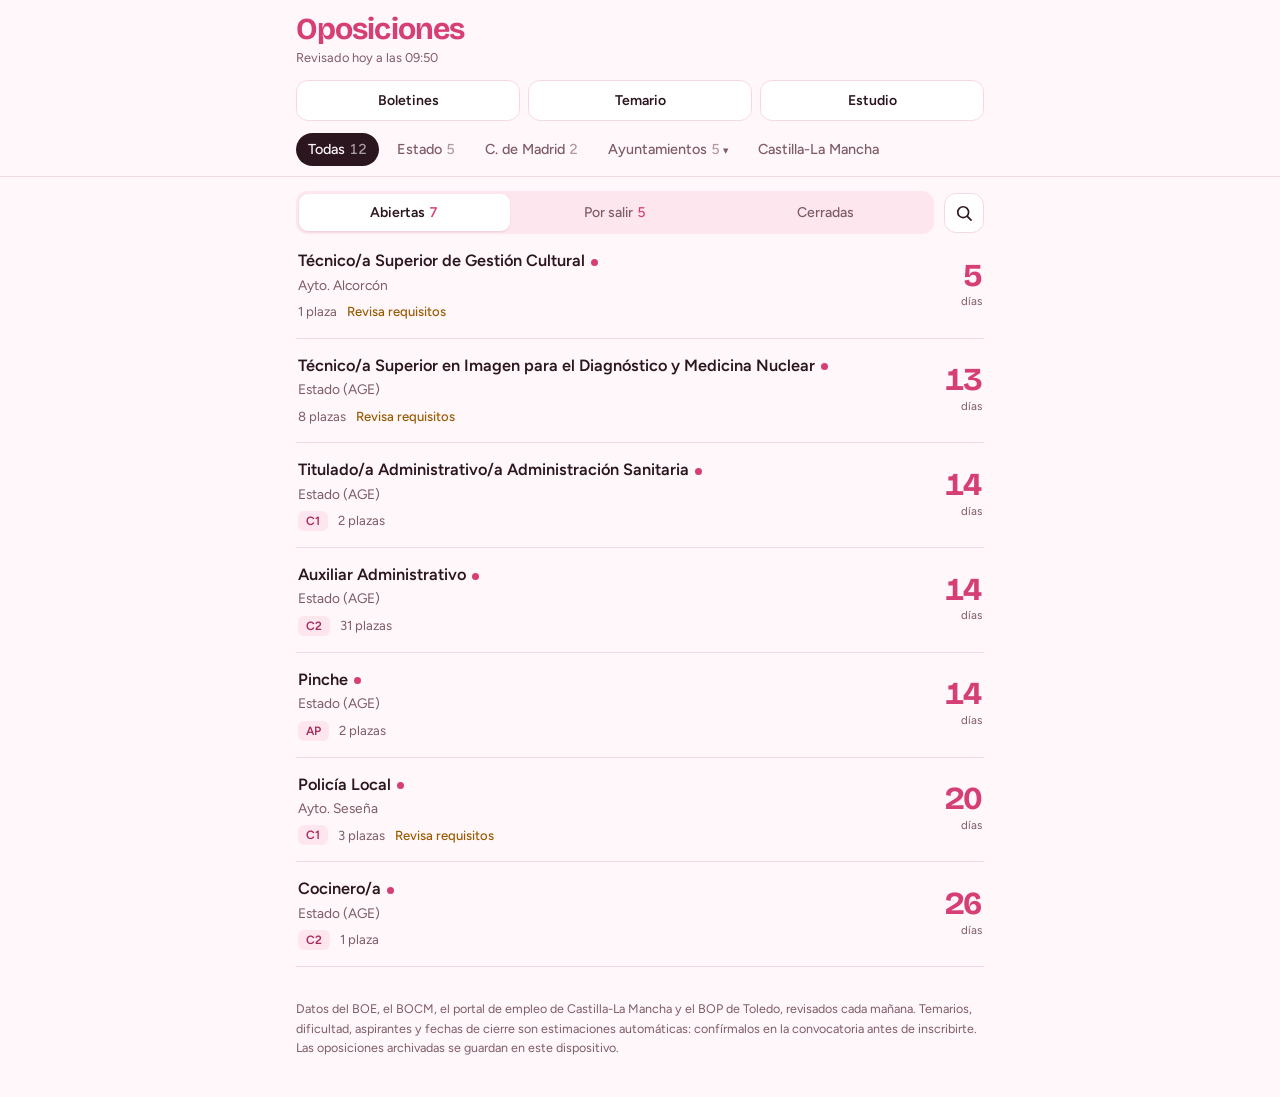
==== commit e6c80b2d: "Apartados Temario y Estudio con enlaces oficiales Co-Authored-By: Claude Opus 5.5 <noreply@anthropic" ====
--- a/docs/index.html
+++ b/docs/index.html
@@ -12,7 +12,7 @@
   <link rel="preconnect" href="https://fonts.googleapis.com">
   <link rel="preconnect" href="https://fonts.gstatic.com" crossorigin>
   <link href="https://fonts.googleapis.com/css2?family=Bricolage+Grotesque:opsz,wght@12..96,500;12..96,700&family=Figtree:wght@400;500;600&display=swap" rel="stylesheet">
-  <link rel="stylesheet" href="styles.css?v=2">
+  <link rel="stylesheet" href="styles.css?v=3">
 </head>
 <body>
   <header class="cabecera">
@@ -21,7 +21,11 @@
         <h1>Oposiciones</h1>
         <p class="actualizado" id="actualizado"></p>
       </div>
-      <button class="boton-boletines" id="abrirBoletines" aria-haspopup="dialog">Boletines</button>
+    </div>
+    <div class="accesos">
+      <button class="acceso" data-hoja="hojaBoletines" aria-haspopup="dialog">Boletines</button>
+      <button class="acceso" data-hoja="hojaTemario" aria-haspopup="dialog">Temario</button>
+      <button class="acceso" data-hoja="hojaEstudio" aria-haspopup="dialog">Estudio</button>
     </div>
     <nav class="administraciones" id="administraciones" aria-label="Administración"></nav>
   </header>
@@ -58,6 +62,24 @@
     <ul class="enlaces" id="enlacesBoletines"></ul>
   </dialog>
 
+  <dialog class="hoja" id="hojaTemario" aria-labelledby="tituloTemario">
+    <div class="hoja-cabecera">
+      <h2 id="tituloTemario">Temario común</h2>
+      <button class="cerrar" data-cerrar aria-label="Cerrar">×</button>
+    </div>
+    <p class="hoja-intro">Textos oficiales y actualizados del BOE. Entran en casi todas las oposiciones de B, C1 y C2, sea cual sea la administración.</p>
+    <ul class="enlaces" id="enlacesTemario"></ul>
+  </dialog>
+
+  <dialog class="hoja" id="hojaEstudio" aria-labelledby="tituloEstudio">
+    <div class="hoja-cabecera">
+      <h2 id="tituloEstudio">Estudio</h2>
+      <button class="cerrar" data-cerrar aria-label="Cerrar">×</button>
+    </div>
+    <p class="hoja-intro">Test para practicar cada día y exámenes reales para medirte. Si una respuesta de un test te parece rara, compruébala en el texto del BOE.</p>
+    <ul class="enlaces" id="enlacesEstudio"></ul>
+  </dialog>
+
   <dialog class="hoja" id="hojaAytos" aria-labelledby="tituloAytos">
     <div class="hoja-cabecera">
       <h2 id="tituloAytos">Ayuntamientos que vigilo</h2>
--- a/docs/styles.css
+++ b/docs/styles.css
@@ -72,15 +72,25 @@
 }
 .actualizado { margin: 4px 0 0; font-size: .8rem; color: var(--tinta-suave); }
 
-.boton-boletines {
+/* accesos rápidos: boletines, temario y estudio */
+.accesos {
+  display: grid;
+  grid-template-columns: repeat(3, 1fr);
+  gap: 8px;
+  max-width: 720px;
+  margin: 12px auto 0;
+  padding: 0 16px;
+}
+.acceso {
   border: 1px solid var(--linea);
   background: var(--superficie);
-  border-radius: 999px;
-  padding: 7px 14px;
-  font-size: .85rem;
+  border-radius: 12px;
+  padding: 9px 6px;
+  font-size: .88rem;
   font-weight: 600;
   cursor: pointer;
 }
+.acceso:hover { border-color: var(--rosa); }
 
 /* pestañas de administración: deslizables en el móvil */
 .administraciones {
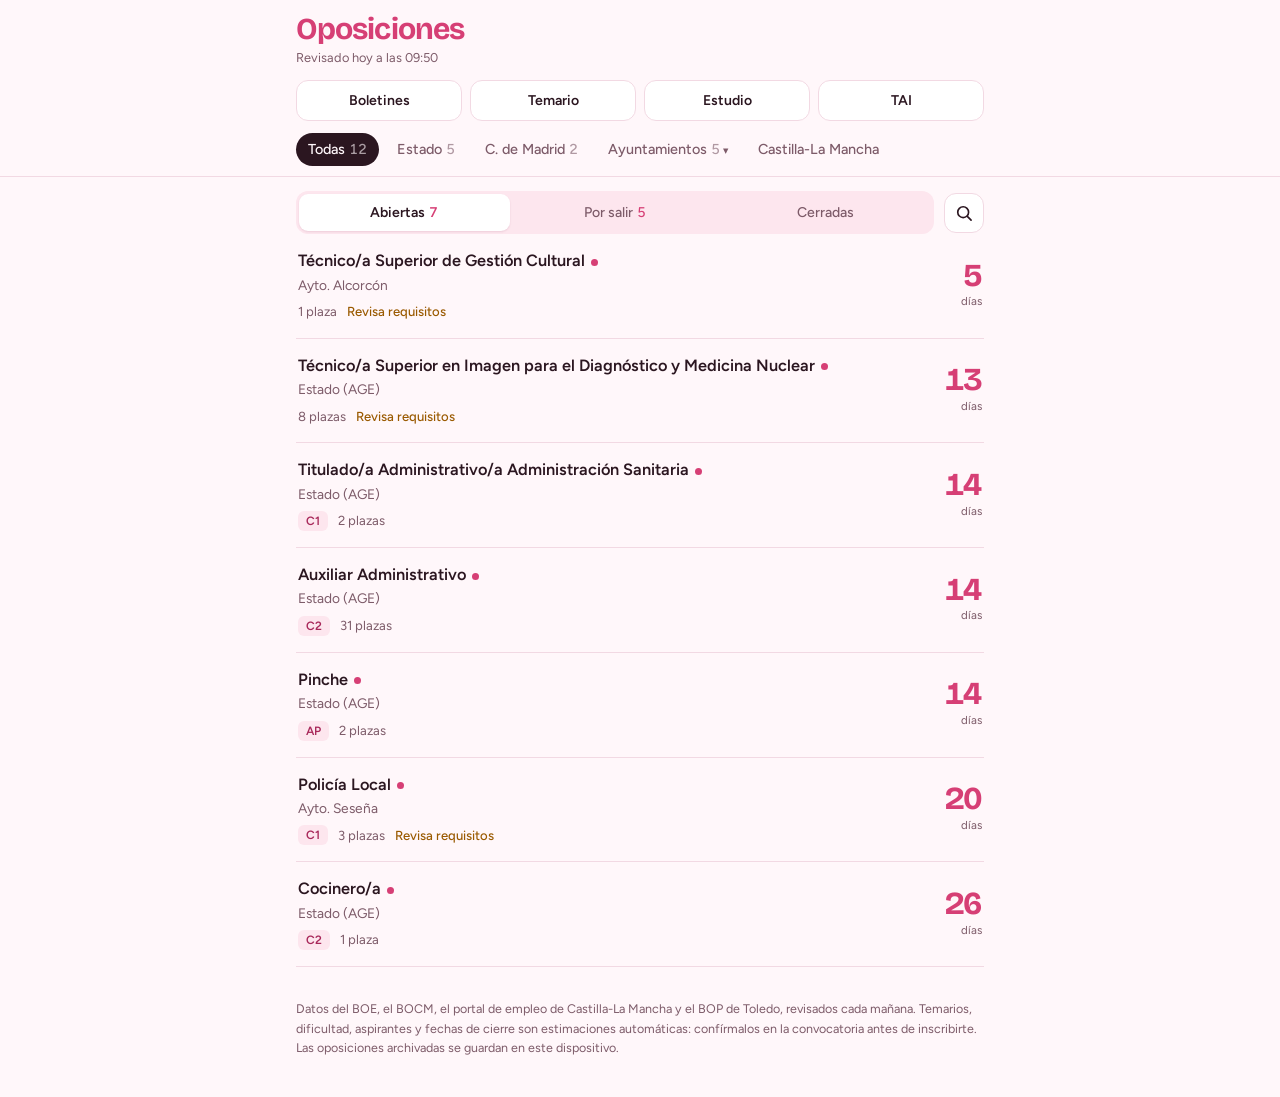
==== commit cd40ca17: "Web: apartado TAI con enlaces oficiales, normativa y búsqueda rápida Co-Authored-By: Claude Opus 5.5" ====
--- a/docs/index.html
+++ b/docs/index.html
@@ -12,7 +12,7 @@
   <link rel="preconnect" href="https://fonts.googleapis.com">
   <link rel="preconnect" href="https://fonts.gstatic.com" crossorigin>
   <link href="https://fonts.googleapis.com/css2?family=Bricolage+Grotesque:opsz,wght@12..96,500;12..96,700&family=Figtree:wght@400;500;600&display=swap" rel="stylesheet">
-  <link rel="stylesheet" href="styles.css?v=3">
+  <link rel="stylesheet" href="styles.css?v=4">
 </head>
 <body>
   <header class="cabecera">
@@ -26,6 +26,7 @@
       <button class="acceso" data-hoja="hojaBoletines" aria-haspopup="dialog">Boletines</button>
       <button class="acceso" data-hoja="hojaTemario" aria-haspopup="dialog">Temario</button>
       <button class="acceso" data-hoja="hojaEstudio" aria-haspopup="dialog">Estudio</button>
+      <button class="acceso" data-hoja="hojaTAI" aria-haspopup="dialog">TAI</button>
     </div>
     <nav class="administraciones" id="administraciones" aria-label="Administración"></nav>
   </header>
@@ -80,6 +81,15 @@
     <ul class="enlaces" id="enlacesEstudio"></ul>
   </dialog>
 
+  <dialog class="hoja" id="hojaTAI" aria-labelledby="tituloTAI">
+    <div class="hoja-cabecera">
+      <h2 id="tituloTAI">TAI · Técnicos Auxiliares de Informática</h2>
+      <button class="cerrar" data-cerrar aria-label="Cerrar">×</button>
+    </div>
+    <p class="hoja-intro">Cuerpo C1 del Estado. OEP 2026: 1.000 plazas de turno libre. La convocatoria se espera para finales de año; el radar te avisará por Telegram en cuanto salga en el BOE.</p>
+    <ul class="enlaces" id="enlacesTAI"></ul>
+  </dialog>
+
   <dialog class="hoja" id="hojaAytos" aria-labelledby="tituloAytos">
     <div class="hoja-cabecera">
       <h2 id="tituloAytos">Ayuntamientos que vigilo</h2>
--- a/docs/styles.css
+++ b/docs/styles.css
@@ -75,7 +75,7 @@
 /* accesos rápidos: boletines, temario y estudio */
 .accesos {
   display: grid;
-  grid-template-columns: repeat(3, 1fr);
+  grid-template-columns: repeat(4, 1fr);
   gap: 8px;
   max-width: 720px;
   margin: 12px auto 0;
